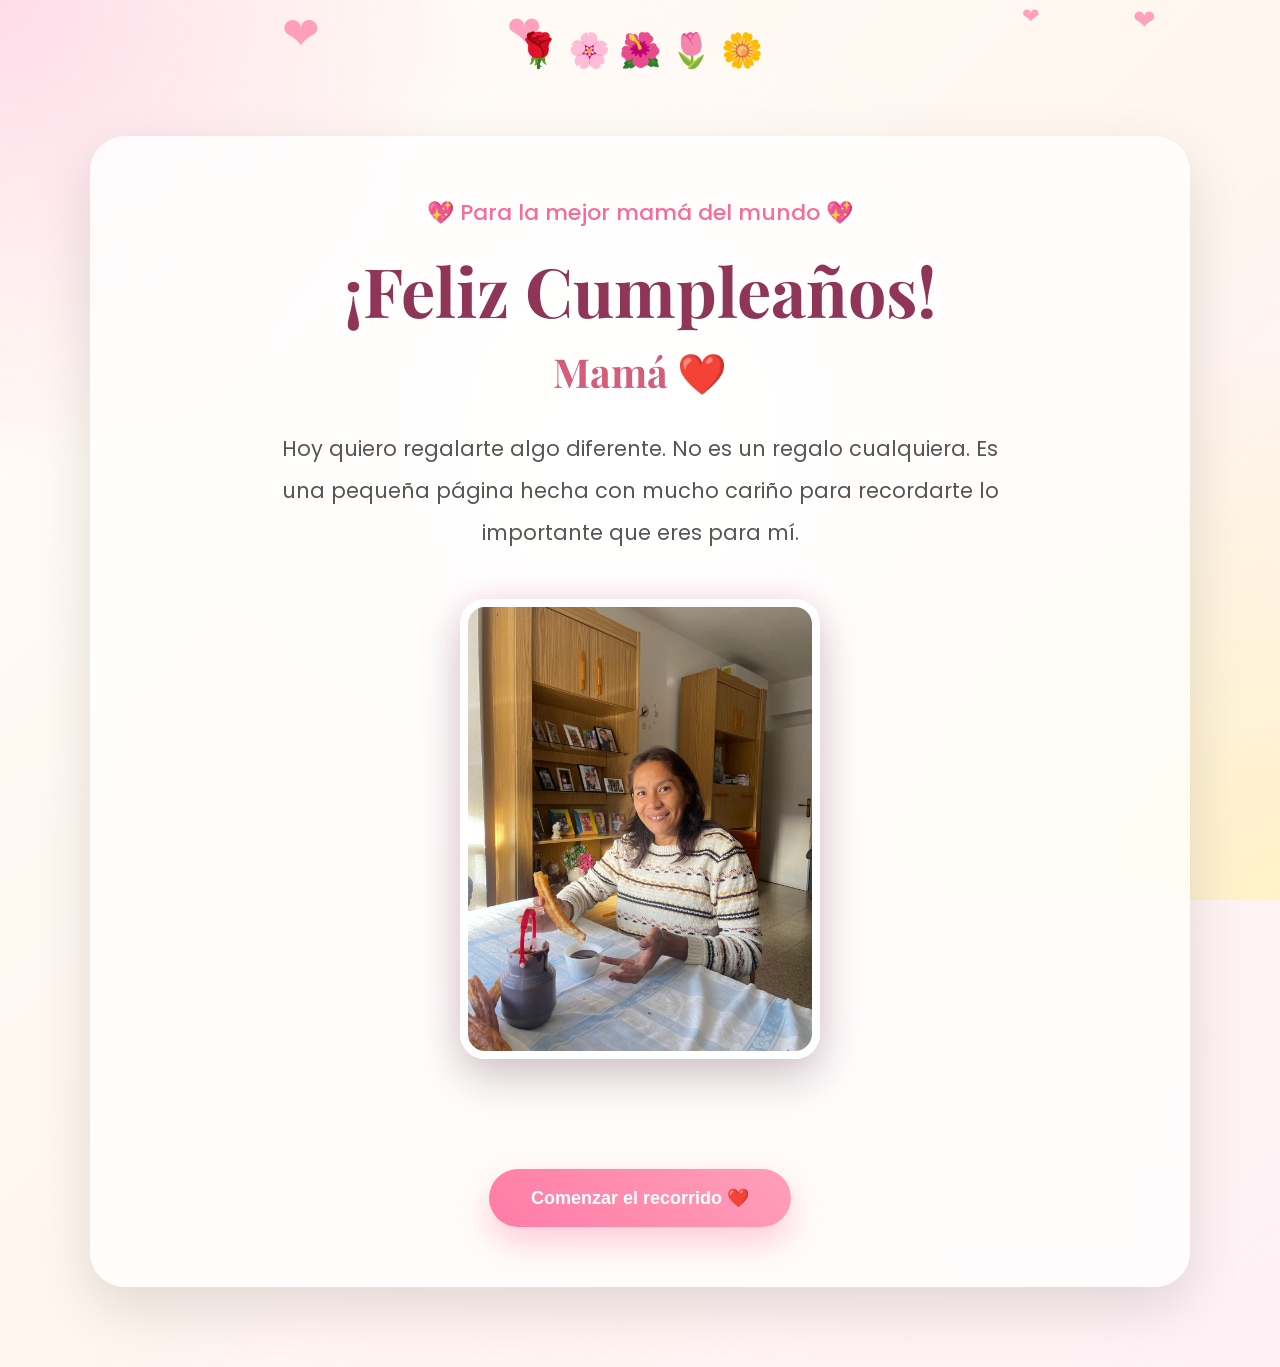
==== index.html @ c30683a5 "final1" ====
<!DOCTYPE html>
<html lang="es">

<head>

    <meta charset="UTF-8">
    <meta name="viewport" content="width=device-width, initial-scale=1.0">

    <title>Feliz Cumpleaños Mamá ❤️</title>

    <link rel="stylesheet" href="../02-css/style.css">

</head>

<body>

    <!-- Corazones -->
    <div class="hearts"></div>

    <!-- Flores decorativas -->
    <div class="flowers">
        🌹 🌸 🌺 🌷 🌼
    </div>

    <!-- Contenedor principal -->

    <section class="inicio">

        <h3>💖 Para la mejor mamá del mundo 💖</h3>

        <h1>
            ¡Feliz Cumpleaños!
        </h1>

        <h2>
            Mamá ❤️
        </h2>

        <p>

            Hoy quiero regalarte algo diferente.

            No es un regalo cualquiera.

            Es una pequeña página hecha con mucho cariño para recordarte lo importante que eres para mí.

        </p>

        <img src="../image1.jpeg" class="fotoPrincipal">

        <br><br>

        <a href="01-html/02-recuerdos.html">

            <button>

                Comenzar el recorrido ❤️

            </button>

        </a>

    </section>

</body>

<script src="../script/script.js"></script>

</html>
---- 02-css/style.css ----
/*====================================================
            GOOGLE FONTS
====================================================*/

@import url('https://fonts.googleapis.com/css2?family=Poppins:wght@300;400;500;600;700&family=Playfair+Display:wght@600;700&display=swap');


/*====================================================
                    VARIABLES
====================================================*/

:root{

    --rosa:#f66d9b;
    --rosa-claro:#ffd7e6;
    --rosa-suave:#fff1f7;
    --crema:#fffdf8;
    --dorado:#d4af37;
    --texto:#444;
    --titulo:#8f3658;
    --blanco:#ffffff;

    --sombra:0 15px 40px rgba(0,0,0,.12);

}


/*====================================================
                    RESET
====================================================*/

*{
    margin:0;
    padding:0;
    box-sizing:border-box;
}

html{

    scroll-behavior:smooth;

}

body{

    font-family:'Poppins',sans-serif;

    background:linear-gradient(135deg,#fffdf8,#fff6ef,#fff0f6);

    color:var(--texto);

    overflow-x:hidden;

    min-height:100vh;

    position:relative;

}


/*====================================================
                FONDO DECORATIVO
====================================================*/

body::before{

    content:"";

    position:fixed;

    inset:0;

    background:

    radial-gradient(circle at top left,#ffdce8 0%,transparent 30%),

    radial-gradient(circle at bottom right,#fff2c7 0%,transparent 35%),

    radial-gradient(circle at center,#ffffff 0%,transparent 60%);

    z-index:-3;

}


/*====================================================
                CONTENEDOR GENERAL
====================================================*/

.container{

    width:90%;

    max-width:1200px;

    margin:auto;

}


/*====================================================
                    SECCIONES
====================================================*/

section{

    width:100%;

    padding:90px 20px;

}


/*====================================================
                    TITULOS
====================================================*/

h1{

    font-family:'Playfair Display',serif;

    font-size:58px;

    color:var(--titulo);

    margin-bottom:20px;

}

h2{

    font-family:'Playfair Display',serif;

    color:var(--titulo);

}

p{

    line-height:1.9;

    font-size:18px;

}


/*====================================================
                    BOTONES
====================================================*/

button{

    border:none;

    cursor:pointer;

    padding:18px 42px;

    border-radius:50px;

    background:linear-gradient(45deg,#ff7ba7,#ff9fb9);

    color:white;

    font-size:18px;

    font-weight:600;

    transition:.35s;

    box-shadow:0 15px 35px rgba(255,105,145,.35);

}

button:hover{

    transform:translateY(-5px);

    box-shadow:0 20px 40px rgba(255,105,145,.45);

}


/*====================================================
                TARJETAS
====================================================*/

.card{

    background:rgba(255,255,255,.75);

    backdrop-filter:blur(14px);

    border-radius:25px;

    box-shadow:var(--sombra);

    padding:35px;

}


/*====================================================
                IMÁGENES
====================================================*/

img{

    max-width:100%;

    display:block;

}

.foto{

    border-radius:25px;

    border:8px solid white;

    box-shadow:var(--sombra);

}


/*====================================================
                CORAZONES
====================================================*/

.hearts{

    position:fixed;

    inset:0;

    pointer-events:none;

    overflow:hidden;

    z-index:-1;

}

.heart{

    position:absolute;

    color:#ff7ba7;

    animation:subir linear infinite;

    opacity:.7;

}

@keyframes subir{

    0%{

        transform:translateY(100vh) scale(.5);

        opacity:0;

    }

    20%{

        opacity:.8;

    }

    100%{

        transform:translateY(-120px) scale(1.3);

        opacity:0;

    }

}


/*====================================================
                FLORES
====================================================*/

.flowers{

    width:100%;

    text-align:center;

    font-size:34px;

    margin-top:25px;

    animation:flotar 4s ease-in-out infinite;

}

@keyframes flotar{

    50%{

        transform:translateY(8px);

    }

}
/*====================================================
                PORTADA - 01 INDEX
====================================================*/

.inicio{

    width:90%;
    max-width:1100px;

    margin:60px auto 80px;

    background:rgba(255,255,255,.75);

    backdrop-filter:blur(18px);

    border-radius:35px;

    padding:60px;

    text-align:center;

    box-shadow:0 20px 55px rgba(0,0,0,.12);

    animation:aparecer 1.2s ease;

}

.inicio h3{

    color:var(--rosa);

    font-size:22px;

    font-weight:500;

    margin-bottom:15px;

}

.inicio h1{

    font-size:68px;

    margin-bottom:10px;

}

.inicio h2{

    font-size:40px;

    color:#d45d79;

    margin-bottom:30px;

}

.inicio p{

    max-width:760px;

    margin:0 auto;

    font-size:21px;

    color:#555;

    line-height:2;

}

.fotoPrincipal{

    width:360px;

    height:460px;

    object-fit:cover;

    border-radius:25px;

    margin:45px auto;

    border:8px solid white;

    box-shadow:
    0 20px 45px rgba(0,0,0,.18),
    0 0 35px rgba(255,170,200,.35);

    transition:.45s;

}

.fotoPrincipal:hover{

    transform:scale(1.03);

}

.inicio a{

    text-decoration:none;

}

.inicio button{

    margin-top:15px;

}

/*====================================================
                ANIMACIONES
====================================================*/

@keyframes aparecer{

    from{

        opacity:0;

        transform:translateY(50px);

    }

    to{

        opacity:1;

        transform:translateY(0);

    }

}
/*====================================================
                02 - RECUERDOS
====================================================*/

.recuerdos{

    width:90%;
    max-width:1100px;

    margin:60px auto;

    text-align:center;

    animation:aparecer 1.2s ease;

}

.recuerdos h1{

    font-size:60px;

    margin-bottom:25px;

}

.intro{

    max-width:800px;

    margin:0 auto 45px;

    font-size:20px;

    color:#666;

    line-height:2;

}

.fotoRecuerdo{

    width:380px;

    max-width:95%;

    margin:auto;

    border-radius:30px;

    border:8px solid white;

    box-shadow:0 20px 50px rgba(0,0,0,.15);

    transition:.4s;

}

.fotoRecuerdo:hover{

    transform:scale(1.03);

}

/*==========================
        TARJETAS
==========================*/

.timeline{

    width:90%;

    max-width:1100px;

    margin:80px auto;

    display:grid;

    grid-template-columns:repeat(auto-fit,minmax(260px,1fr));

    gap:30px;

}

.card{

    background:white;

    border-radius:25px;

    padding:35px;

    box-shadow:0 15px 35px rgba(0,0,0,.10);

    transition:.35s;

}

.card:hover{

    transform:translateY(-10px);

}

.card span{

    font-size:50px;

    display:block;

    margin-bottom:20px;

}

.card h2{

    margin-bottom:15px;

    font-size:26px;

}

.card p{

    color:#666;

    line-height:1.8;

}

/*==========================
        BOTÓN
==========================*/

.continuar{

    text-align:center;

    margin:70px 0 100px;

}
/* ============================= */
/* PÁGINA DEL MENSAJE FINAL */
/* ============================= */

.mensaje-final {
    min-height: 100vh;
    display: flex;
    flex-direction: column;
    justify-content: center;
    align-items: center;
    text-align: center;

    padding: 30px;

    background: linear-gradient(
        135deg,
        #ffe0ec,
        #fff5f8,
        #ffd6e5
    );

    animation: aparecer 1.5s ease;
}

.mensaje-final h1 {
    color: #d6336c;
    font-size: 42px;
    margin-bottom: 25px;
}

.mensaje-final p {
    max-width: 650px;
    font-size: 20px;
    line-height: 1.7;
    color: #5a2a3a;
}

.mensaje-final h2 {
    color: #c9184a;
    margin: 25px 0;
}

.corazones {
    font-size: 35px;
    margin-bottom: 20px;
    animation: flotar 2s infinite ease-in-out;
}

.mensaje-final button {
    border: none;
    padding: 15px 28px;

    background: #d6336c;
    color: white;

    font-size: 18px;
    border-radius: 30px;

    cursor: pointer;

    transition: 0.3s;
}

.mensaje-final button:hover {
    transform: scale(1.08);
    background: #c9184a;
}

.sorpresa {
    display: none;

    margin-top: 30px;
    padding: 25px;

    max-width: 550px;

    background: white;
    border-radius: 20px;

    box-shadow: 0 10px 30px rgba(0, 0, 0, 0.15);

    color: #6a1b3f;
    font-size: 20px;

    animation: aparecer 1s ease;
}

/* ============================= */
/* ANIMACIONES */
/* ============================= */

@keyframes aparecer {

    from {
        opacity: 0;
        transform: translateY(30px);
    }

    to {
        opacity: 1;
        transform: translateY(0);
    }

}

@keyframes flotar {

    0% {
      transform: translateY(0);
    }
    50% {
      transform: translateY(-10px);
    }
    100%{
      transform: translateY(0);
    }
}
/* ============================= */
/* PÁGINA FINAL */
/* ============================= */

.final {

    min-height: 100vh;

    display: flex;
    flex-direction: column;

    justify-content: center;
    align-items: center;

    text-align: center;

    padding: 30px;

    background: linear-gradient(
        135deg,
        #ffd6e7,
        #fff0f6,
        #ffc2d9
    );

    overflow: hidden;

}

.final h1 {

    color: #c9184a;

    font-size: 42px;

    margin-bottom: 30px;

    animation: aparecer 1.5s ease;

}

.confeti {

    font-size: 30px;

    margin-bottom: 15px;

    animation: flotar 2s infinite ease-in-out;

}


/* SOBRE */

.sobre {

    position: relative;

    width: 320px;
    height: 220px;

    margin: 30px;

}


/* PARTE TRASERA DEL SOBRE */

.sobre::before {

    .sobre::before {

    content: "";

    position: absolute;

    width: 100%;
    height: 100%;

    background: #e85d8f;

    border-radius: 10px;

    box-shadow: 0 10px 25px rgba(0, 0, 0, 0.2);

    z-index: 2;

    clip-path: polygon(
        0 0,
        50% 55%,
        100% 0,
        100% 100%,
        0 100%
    );

}

}


/* CARTA */

.carta {

    position: absolute;

    left: 10%;

    bottom: 10px;

    width: 80%;

    min-height: 180px;

    padding: 25px;

    box-sizing: border-box;

    background: white;

    border-radius: 10px;

    opacity: 0;

    transform: translateY(80px);

    transition: 1s;

    z-index: 1;

    box-shadow:
        0 5px 15px rgba(0, 0, 0, 0.15);

}


/* SOBRE ABIERTO */

.sobre.abierto .carta {

    opacity: 1;

    transform: translateY(-100px);
    .sobre::before {

    content: "";

    position: absolute;

    width: 100%;
    height: 100%;

    background: #e85d8f;

    border-radius: 10px;

    box-shadow: 0 10px 25px rgba(0, 0, 0, 0.2);

    z-index: 2;

    clip-path: polygon(
        0 0,
        50% 55%,
        100% 0,
        100% 100%,
        0 100%
    );

}

}


.carta h2 {

    color: #c9184a;

}


.carta p {

    color: #5a2a3a;

    line-height: 1.6;

}


.carta h3 {

    color: #d6336c;

}


/* BOTÓN */

.final button {

    border: none;

    padding: 15px 30px;

    border-radius: 30px;

    background: #d6336c;

    color: white;

    font-size: 18px;

    cursor: pointer;

    transition: 0.3s;

}


.final button:hover {

    transform: scale(1.08);

    background: #c9184a;

}


.final-texto {

    margin-top: 30px;

    color: #6a1b3f;

    font-size: 17px;

}
.sobre {
    position: relative;
    width: 320px;
    height: 220px;
    margin: 40px auto;
    background: #e85d8f;
    border-radius: 12px;
    box-shadow: 0 10px 25px rgba(0,0,0,0.2);
}

/* Parte triangular del sobre */
.sobre::before {
    content: "";
    position: absolute;

    top: 0;
    left: 0;

    width: 0;
    height: 0;

    border-left: 160px solid transparent;
    border-right: 160px solid transparent;
    border-top: 120px solid #f58aae;

    z-index: 3;
}

/* Carta */
.carta {
    position: absolute;

    left: 50%;
    bottom: 10px;

    width: 300%;
    min-height: 420px;

    padding: 25px;

    box-sizing: border-box;

    background: white;
    border-radius: 12px;

    opacity: 0;

    transform: translate(-50%,30px);

    transition: 1s;

    z-index: 5;
    box-shadow: 0 8px 25px rgba(0,0, 0,0,2);
    overflow-y: auto;
}

/* Cuando se abre */
.sobre.abierto .carta {
    opacity: 1;
    transform: translate(-50%,-100px);
}
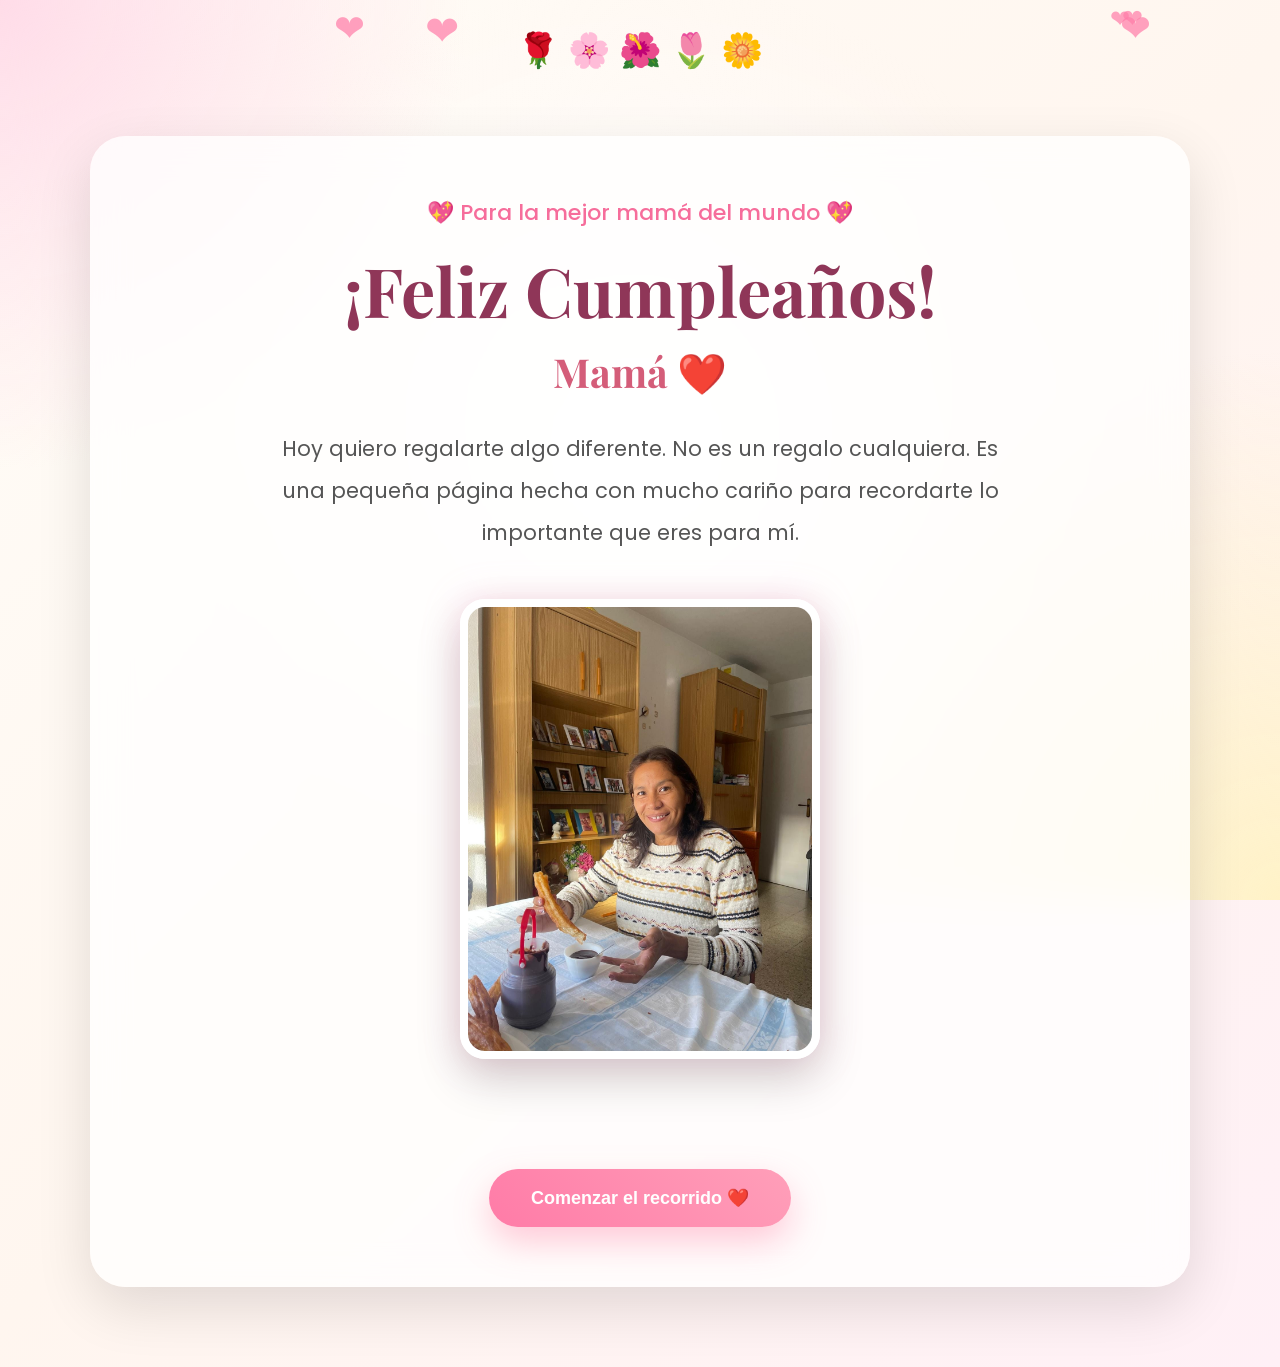
==== commit 058d9fa3: "final final" ====
--- a/index.html
+++ b/index.html
@@ -8,7 +8,7 @@
 
     <title>Feliz Cumpleaños Mamá ❤️</title>
 
-    <link rel="stylesheet" href="../02-css/style.css">
+    <link rel="stylesheet" href="02-css/style.css">
 
 </head>
 
@@ -46,7 +46,7 @@
 
         </p>
 
-        <img src="../image1.jpeg" class="fotoPrincipal">
+        <img src="image1.jpeg" class="fotoPrincipal">
 
         <br><br>
 
@@ -64,6 +64,6 @@
 
 </body>
 
-<script src="../script/script.js"></script>
+<script src="script/script.js"></script>
 
 </html>
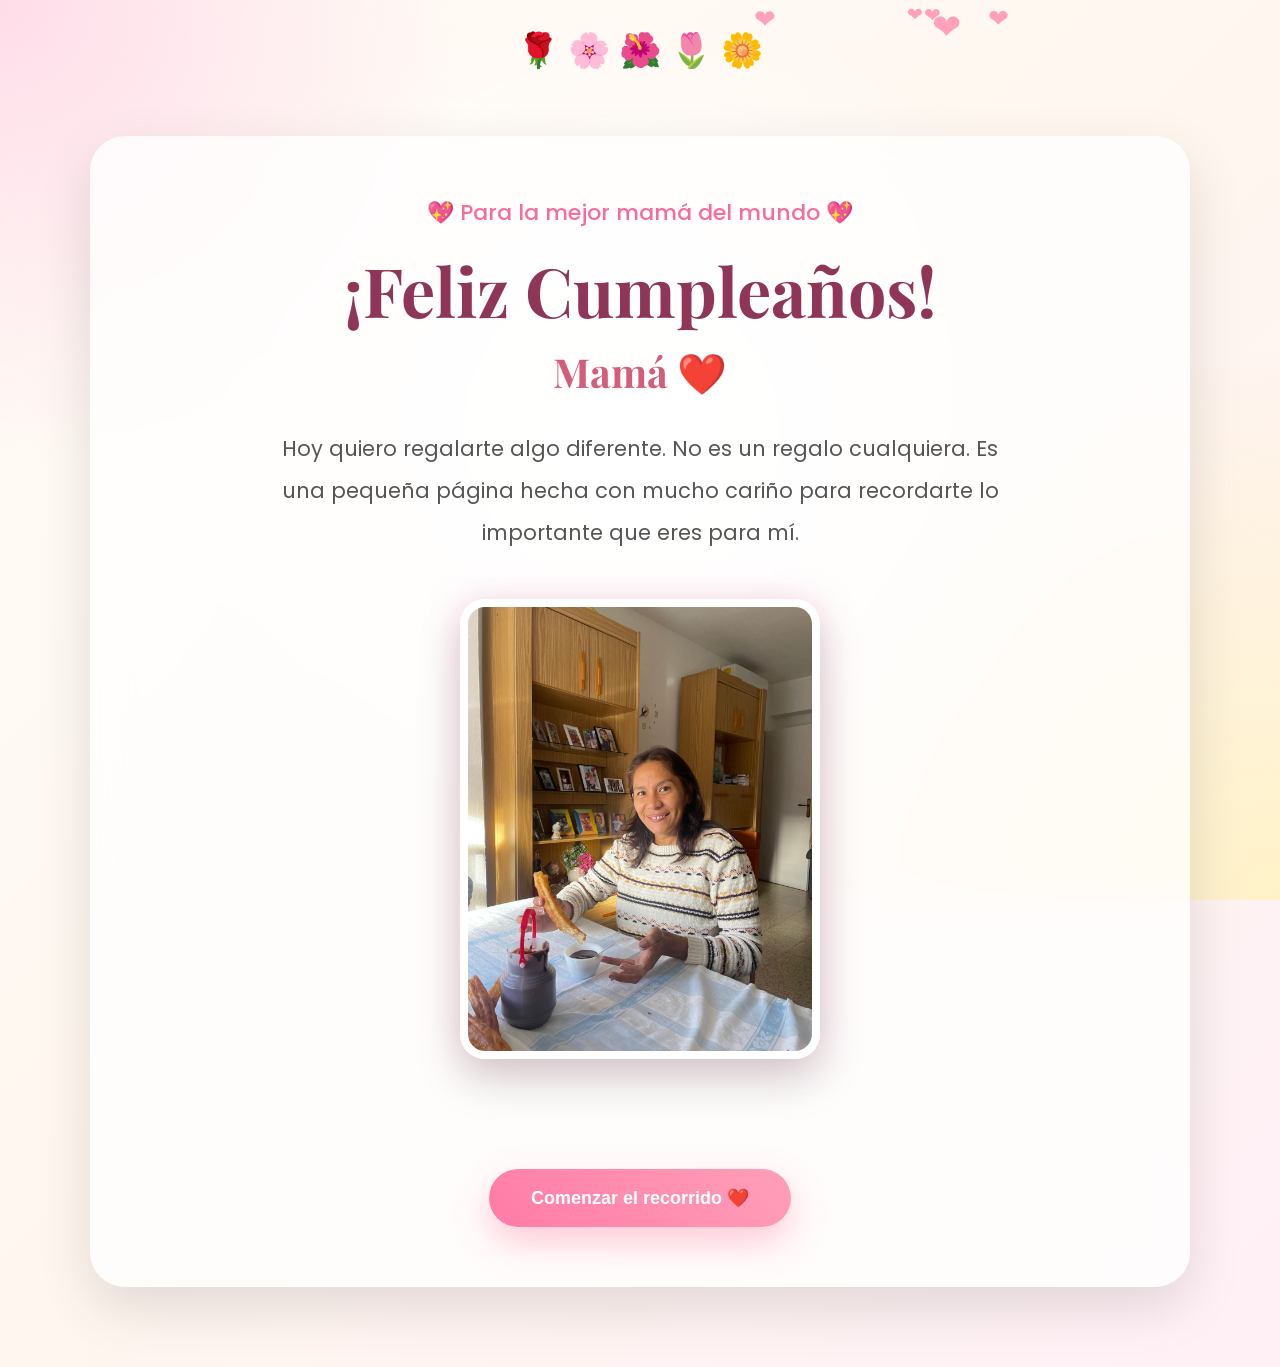
==== commit b40b6b16: "style.css creado" ====
--- a/index.html
+++ b/index.html
@@ -8,7 +8,7 @@
 
     <title>Feliz Cumpleaños Mamá ❤️</title>
 
-    <link rel="stylesheet" href="02-css/style.css">
+    <link rel="stylesheet" href="01-style.css">
 
 </head>
 
--- a/01-style.css
+++ b/01-style.css
@@ -0,0 +1,998 @@
+/*====================================================
+            GOOGLE FONTS
+====================================================*/
+
+@import url('https://fonts.googleapis.com/css2?family=Poppins:wght@300;400;500;600;700&family=Playfair+Display:wght@600;700&display=swap');
+
+
+/*====================================================
+                    VARIABLES
+====================================================*/
+
+:root{
+
+    --rosa:#f66d9b;
+    --rosa-claro:#ffd7e6;
+    --rosa-suave:#fff1f7;
+    --crema:#fffdf8;
+    --dorado:#d4af37;
+    --texto:#444;
+    --titulo:#8f3658;
+    --blanco:#ffffff;
+
+    --sombra:0 15px 40px rgba(0,0,0,.12);
+
+}
+
+
+/*====================================================
+                    RESET
+====================================================*/
+
+*{
+    margin:0;
+    padding:0;
+    box-sizing:border-box;
+}
+
+html{
+
+    scroll-behavior:smooth;
+
+}
+
+body{
+
+    font-family:'Poppins',sans-serif;
+
+    background:linear-gradient(135deg,#fffdf8,#fff6ef,#fff0f6);
+
+    color:var(--texto);
+
+    overflow-x:hidden;
+
+    min-height:100vh;
+
+    position:relative;
+
+}
+
+
+/*====================================================
+                FONDO DECORATIVO
+====================================================*/
+
+body::before{
+
+    content:"";
+
+    position:fixed;
+
+    inset:0;
+
+    background:
+
+    radial-gradient(circle at top left,#ffdce8 0%,transparent 30%),
+
+    radial-gradient(circle at bottom right,#fff2c7 0%,transparent 35%),
+
+    radial-gradient(circle at center,#ffffff 0%,transparent 60%);
+
+    z-index:-3;
+
+}
+
+
+/*====================================================
+                CONTENEDOR GENERAL
+====================================================*/
+
+.container{
+
+    width:90%;
+
+    max-width:1200px;
+
+    margin:auto;
+
+}
+
+
+/*====================================================
+                    SECCIONES
+====================================================*/
+
+section{
+
+    width:100%;
+
+    padding:90px 20px;
+
+}
+
+
+/*====================================================
+                    TITULOS
+====================================================*/
+
+h1{
+
+    font-family:'Playfair Display',serif;
+
+    font-size:58px;
+
+    color:var(--titulo);
+
+    margin-bottom:20px;
+
+}
+
+h2{
+
+    font-family:'Playfair Display',serif;
+
+    color:var(--titulo);
+
+}
+
+p{
+
+    line-height:1.9;
+
+    font-size:18px;
+
+}
+
+
+/*====================================================
+                    BOTONES
+====================================================*/
+
+button{
+
+    border:none;
+
+    cursor:pointer;
+
+    padding:18px 42px;
+
+    border-radius:50px;
+
+    background:linear-gradient(45deg,#ff7ba7,#ff9fb9);
+
+    color:white;
+
+    font-size:18px;
+
+    font-weight:600;
+
+    transition:.35s;
+
+    box-shadow:0 15px 35px rgba(255,105,145,.35);
+
+}
+
+button:hover{
+
+    transform:translateY(-5px);
+
+    box-shadow:0 20px 40px rgba(255,105,145,.45);
+
+}
+
+
+/*====================================================
+                TARJETAS
+====================================================*/
+
+.card{
+
+    background:rgba(255,255,255,.75);
+
+    backdrop-filter:blur(14px);
+
+    border-radius:25px;
+
+    box-shadow:var(--sombra);
+
+    padding:35px;
+
+}
+
+
+/*====================================================
+                IMÁGENES
+====================================================*/
+
+img{
+
+    max-width:100%;
+
+    display:block;
+
+}
+
+.foto{
+
+    border-radius:25px;
+
+    border:8px solid white;
+
+    box-shadow:var(--sombra);
+
+}
+
+
+/*====================================================
+                CORAZONES
+====================================================*/
+
+.hearts{
+
+    position:fixed;
+
+    inset:0;
+
+    pointer-events:none;
+
+    overflow:hidden;
+
+    z-index:-1;
+
+}
+
+.heart{
+
+    position:absolute;
+
+    color:#ff7ba7;
+
+    animation:subir linear infinite;
+
+    opacity:.7;
+
+}
+
+@keyframes subir{
+
+    0%{
+
+        transform:translateY(100vh) scale(.5);
+
+        opacity:0;
+
+    }
+
+    20%{
+
+        opacity:.8;
+
+    }
+
+    100%{
+
+        transform:translateY(-120px) scale(1.3);
+
+        opacity:0;
+
+    }
+
+}
+
+
+/*====================================================
+                FLORES
+====================================================*/
+
+.flowers{
+
+    width:100%;
+
+    text-align:center;
+
+    font-size:34px;
+
+    margin-top:25px;
+
+    animation:flotar 4s ease-in-out infinite;
+
+}
+
+@keyframes flotar{
+
+    50%{
+
+        transform:translateY(8px);
+
+    }
+
+}
+/*====================================================
+                PORTADA - 01 INDEX
+====================================================*/
+
+.inicio{
+
+    width:90%;
+    max-width:1100px;
+
+    margin:60px auto 80px;
+
+    background:rgba(255,255,255,.75);
+
+    backdrop-filter:blur(18px);
+
+    border-radius:35px;
+
+    padding:60px;
+
+    text-align:center;
+
+    box-shadow:0 20px 55px rgba(0,0,0,.12);
+
+    animation:aparecer 1.2s ease;
+
+}
+
+.inicio h3{
+
+    color:var(--rosa);
+
+    font-size:22px;
+
+    font-weight:500;
+
+    margin-bottom:15px;
+
+}
+
+.inicio h1{
+
+    font-size:68px;
+
+    margin-bottom:10px;
+
+}
+
+.inicio h2{
+
+    font-size:40px;
+
+    color:#d45d79;
+
+    margin-bottom:30px;
+
+}
+
+.inicio p{
+
+    max-width:760px;
+
+    margin:0 auto;
+
+    font-size:21px;
+
+    color:#555;
+
+    line-height:2;
+
+}
+
+.fotoPrincipal{
+
+    width:360px;
+
+    height:460px;
+
+    object-fit:cover;
+
+    border-radius:25px;
+
+    margin:45px auto;
+
+    border:8px solid white;
+
+    box-shadow:
+    0 20px 45px rgba(0,0,0,.18),
+    0 0 35px rgba(255,170,200,.35);
+
+    transition:.45s;
+
+}
+
+.fotoPrincipal:hover{
+
+    transform:scale(1.03);
+
+}
+
+.inicio a{
+
+    text-decoration:none;
+
+}
+
+.inicio button{
+
+    margin-top:15px;
+
+}
+
+/*====================================================
+                ANIMACIONES
+====================================================*/
+
+@keyframes aparecer{
+
+    from{
+
+        opacity:0;
+
+        transform:translateY(50px);
+
+    }
+
+    to{
+
+        opacity:1;
+
+        transform:translateY(0);
+
+    }
+
+}
+/*====================================================
+                02 - RECUERDOS
+====================================================*/
+
+.recuerdos{
+
+    width:90%;
+    max-width:1100px;
+
+    margin:60px auto;
+
+    text-align:center;
+
+    animation:aparecer 1.2s ease;
+
+}
+
+.recuerdos h1{
+
+    font-size:60px;
+
+    margin-bottom:25px;
+
+}
+
+.intro{
+
+    max-width:800px;
+
+    margin:0 auto 45px;
+
+    font-size:20px;
+
+    color:#666;
+
+    line-height:2;
+
+}
+
+.fotoRecuerdo{
+
+    width:380px;
+
+    max-width:95%;
+
+    margin:auto;
+
+    border-radius:30px;
+
+    border:8px solid white;
+
+    box-shadow:0 20px 50px rgba(0,0,0,.15);
+
+    transition:.4s;
+
+}
+
+.fotoRecuerdo:hover{
+
+    transform:scale(1.03);
+
+}
+
+/*==========================
+        TARJETAS
+==========================*/
+
+.timeline{
+
+    width:90%;
+
+    max-width:1100px;
+
+    margin:80px auto;
+
+    display:grid;
+
+    grid-template-columns:repeat(auto-fit,minmax(260px,1fr));
+
+    gap:30px;
+
+}
+
+.card{
+
+    background:white;
+
+    border-radius:25px;
+
+    padding:35px;
+
+    box-shadow:0 15px 35px rgba(0,0,0,.10);
+
+    transition:.35s;
+
+}
+
+.card:hover{
+
+    transform:translateY(-10px);
+
+}
+
+.card span{
+
+    font-size:50px;
+
+    display:block;
+
+    margin-bottom:20px;
+
+}
+
+.card h2{
+
+    margin-bottom:15px;
+
+    font-size:26px;
+
+}
+
+.card p{
+
+    color:#666;
+
+    line-height:1.8;
+
+}
+
+/*==========================
+        BOTÓN
+==========================*/
+
+.continuar{
+
+    text-align:center;
+
+    margin:70px 0 100px;
+
+}
+/* ============================= */
+/* PÁGINA DEL MENSAJE FINAL */
+/* ============================= */
+
+.mensaje-final {
+    min-height: 100vh;
+    display: flex;
+    flex-direction: column;
+    justify-content: center;
+    align-items: center;
+    text-align: center;
+
+    padding: 30px;
+
+    background: linear-gradient(
+        135deg,
+        #ffe0ec,
+        #fff5f8,
+        #ffd6e5
+    );
+
+    animation: aparecer 1.5s ease;
+}
+
+.mensaje-final h1 {
+    color: #d6336c;
+    font-size: 42px;
+    margin-bottom: 25px;
+}
+
+.mensaje-final p {
+    max-width: 650px;
+    font-size: 20px;
+    line-height: 1.7;
+    color: #5a2a3a;
+}
+
+.mensaje-final h2 {
+    color: #c9184a;
+    margin: 25px 0;
+}
+
+.corazones {
+    font-size: 35px;
+    margin-bottom: 20px;
+    animation: flotar 2s infinite ease-in-out;
+}
+
+.mensaje-final button {
+    border: none;
+    padding: 15px 28px;
+
+    background: #d6336c;
+    color: white;
+
+    font-size: 18px;
+    border-radius: 30px;
+
+    cursor: pointer;
+
+    transition: 0.3s;
+}
+
+.mensaje-final button:hover {
+    transform: scale(1.08);
+    background: #c9184a;
+}
+
+.sorpresa {
+    display: none;
+
+    margin-top: 30px;
+    padding: 25px;
+
+    max-width: 550px;
+
+    background: white;
+    border-radius: 20px;
+
+    box-shadow: 0 10px 30px rgba(0, 0, 0, 0.15);
+
+    color: #6a1b3f;
+    font-size: 20px;
+
+    animation: aparecer 1s ease;
+}
+
+/* ============================= */
+/* ANIMACIONES */
+/* ============================= */
+
+@keyframes aparecer {
+
+    from {
+        opacity: 0;
+        transform: translateY(30px);
+    }
+
+    to {
+        opacity: 1;
+        transform: translateY(0);
+    }
+
+}
+
+@keyframes flotar {
+
+    0% {
+      transform: translateY(0);
+    }
+    50% {
+      transform: translateY(-10px);
+    }
+    100%{
+      transform: translateY(0);
+    }
+}
+/* ============================= */
+/* PÁGINA FINAL */
+/* ============================= */
+
+.final {
+
+    min-height: 100vh;
+
+    display: flex;
+    flex-direction: column;
+
+    justify-content: center;
+    align-items: center;
+
+    text-align: center;
+
+    padding: 30px;
+
+    background: linear-gradient(
+        135deg,
+        #ffd6e7,
+        #fff0f6,
+        #ffc2d9
+    );
+
+    overflow: hidden;
+
+}
+
+.final h1 {
+
+    color: #c9184a;
+
+    font-size: 42px;
+
+    margin-bottom: 30px;
+
+    animation: aparecer 1.5s ease;
+
+}
+
+.confeti {
+
+    font-size: 30px;
+
+    margin-bottom: 15px;
+
+    animation: flotar 2s infinite ease-in-out;
+
+}
+
+
+/* SOBRE */
+
+.sobre {
+
+    position: relative;
+
+    width: 320px;
+    height: 220px;
+
+    margin: 30px;
+
+}
+
+
+/* PARTE TRASERA DEL SOBRE */
+
+.sobre::before {
+
+    .sobre::before {
+
+    content: "";
+
+    position: absolute;
+
+    width: 100%;
+    height: 100%;
+
+    background: #e85d8f;
+
+    border-radius: 10px;
+
+    box-shadow: 0 10px 25px rgba(0, 0, 0, 0.2);
+
+    z-index: 2;
+
+    clip-path: polygon(
+        0 0,
+        50% 55%,
+        100% 0,
+        100% 100%,
+        0 100%
+    );
+
+}
+
+}
+
+
+/* CARTA */
+
+.carta {
+
+    position: absolute;
+
+    left: 10%;
+
+    bottom: 10px;
+
+    width: 80%;
+
+    min-height: 180px;
+
+    padding: 25px;
+
+    box-sizing: border-box;
+
+    background: white;
+
+    border-radius: 10px;
+
+    opacity: 0;
+
+    transform: translateY(80px);
+
+    transition: 1s;
+
+    z-index: 1;
+
+    box-shadow:
+        0 5px 15px rgba(0, 0, 0, 0.15);
+
+}
+
+
+/* SOBRE ABIERTO */
+
+.sobre.abierto .carta {
+
+    opacity: 1;
+
+    transform: translateY(-100px);
+    .sobre::before {
+
+    content: "";
+
+    position: absolute;
+
+    width: 100%;
+    height: 100%;
+
+    background: #e85d8f;
+
+    border-radius: 10px;
+
+    box-shadow: 0 10px 25px rgba(0, 0, 0, 0.2);
+
+    z-index: 2;
+
+    clip-path: polygon(
+        0 0,
+        50% 55%,
+        100% 0,
+        100% 100%,
+        0 100%
+    );
+
+}
+
+}
+
+
+.carta h2 {
+
+    color: #c9184a;
+
+}
+
+
+.carta p {
+
+    color: #5a2a3a;
+
+    line-height: 1.6;
+
+}
+
+
+.carta h3 {
+
+    color: #d6336c;
+
+}
+
+
+/* BOTÓN */
+
+.final button {
+
+    border: none;
+
+    padding: 15px 30px;
+
+    border-radius: 30px;
+
+    background: #d6336c;
+
+    color: white;
+
+    font-size: 18px;
+
+    cursor: pointer;
+
+    transition: 0.3s;
+
+}
+
+
+.final button:hover {
+
+    transform: scale(1.08);
+
+    background: #c9184a;
+
+}
+
+
+.final-texto {
+
+    margin-top: 30px;
+
+    color: #6a1b3f;
+
+    font-size: 17px;
+
+}
+.sobre {
+    position: relative;
+    width: 320px;
+    height: 220px;
+    margin: 40px auto;
+    background: #e85d8f;
+    border-radius: 12px;
+    box-shadow: 0 10px 25px rgba(0,0,0,0.2);
+}
+
+/* Parte triangular del sobre */
+.sobre::before {
+    content: "";
+    position: absolute;
+
+    top: 0;
+    left: 0;
+
+    width: 0;
+    height: 0;
+
+    border-left: 160px solid transparent;
+    border-right: 160px solid transparent;
+    border-top: 120px solid #f58aae;
+
+    z-index: 3;
+}
+
+/* Carta */
+.carta {
+    position: absolute;
+
+    left: 50%;
+    bottom: 10px;
+
+    width: 300%;
+    min-height: 420px;
+
+    padding: 25px;
+
+    box-sizing: border-box;
+
+    background: white;
+    border-radius: 12px;
+
+    opacity: 0;
+
+    transform: translate(-50%,30px);
+
+    transition: 1s;
+
+    z-index: 5;
+    box-shadow: 0 8px 25px rgba(0,0, 0,0,2);
+    overflow-y: auto;
+}
+
+/* Cuando se abre */
+.sobre.abierto .carta {
+    opacity: 1;
+    transform: translate(-50%,-100px);
+}
